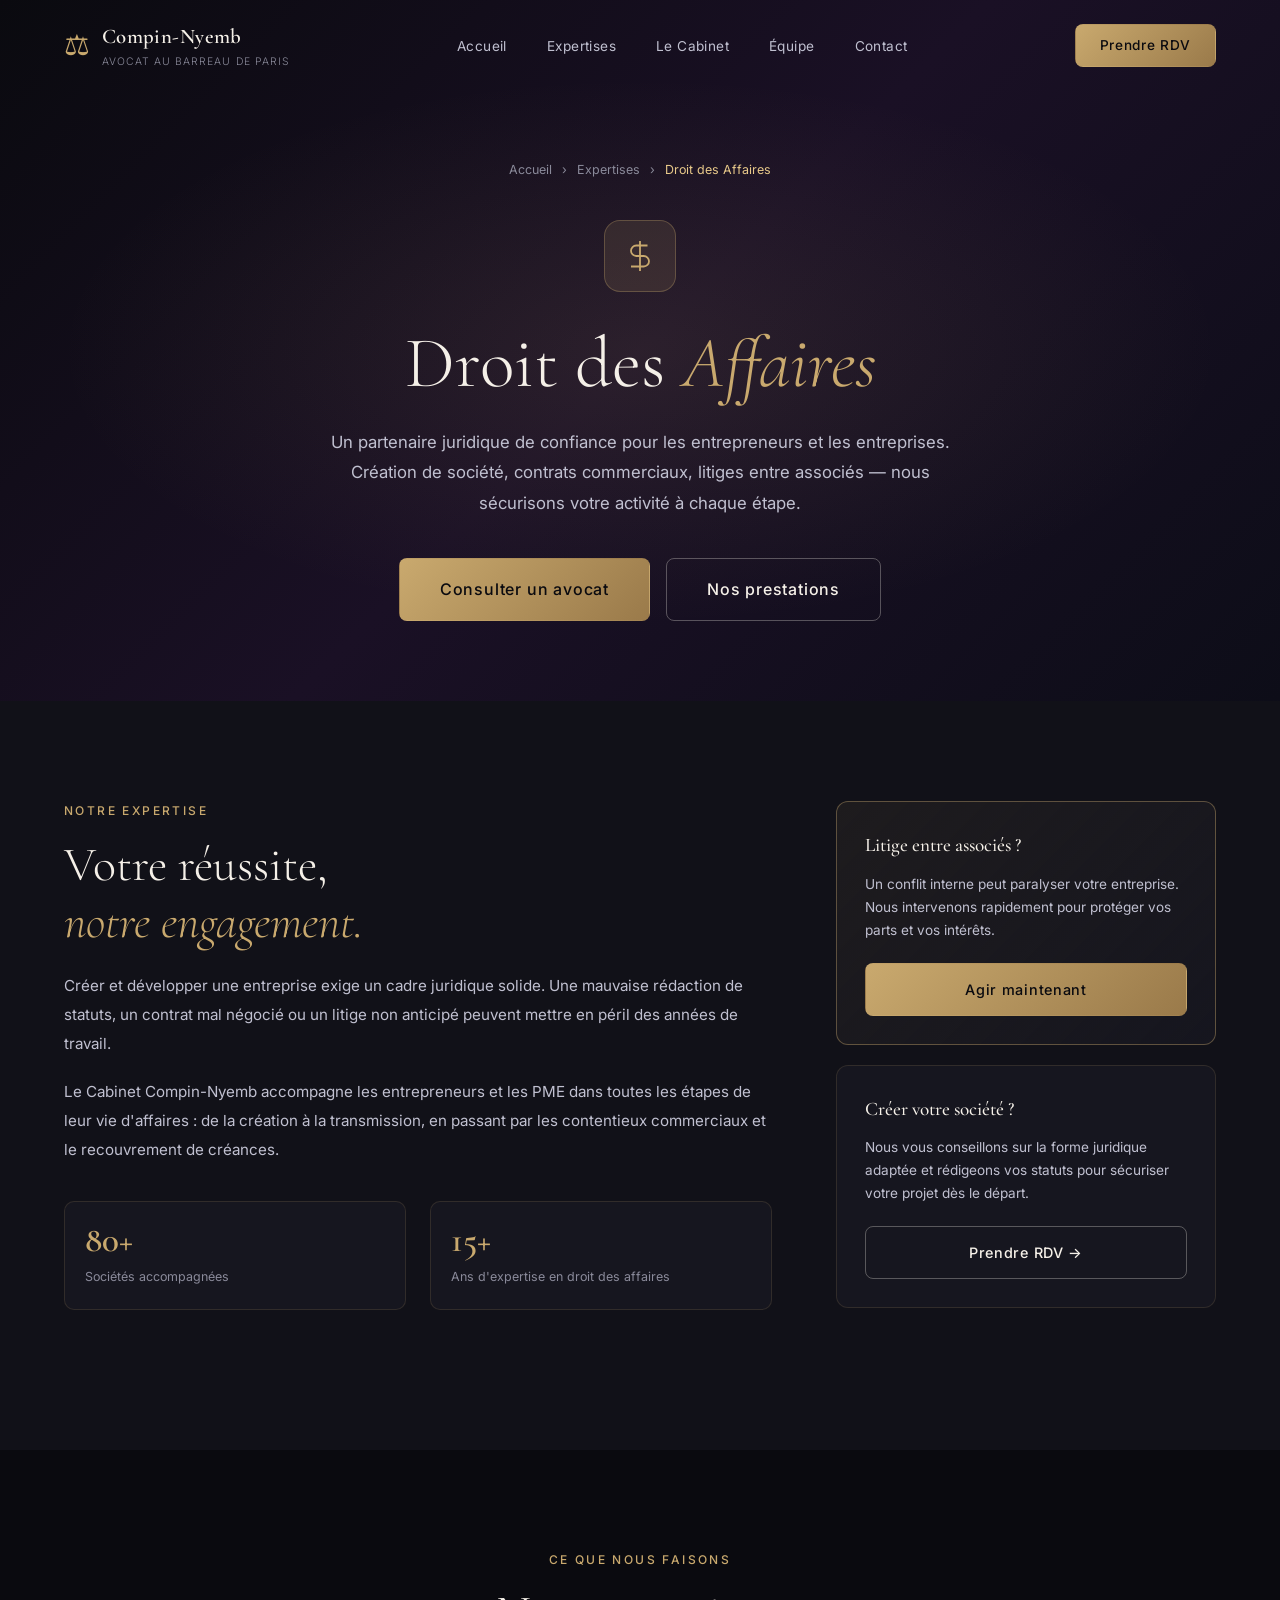
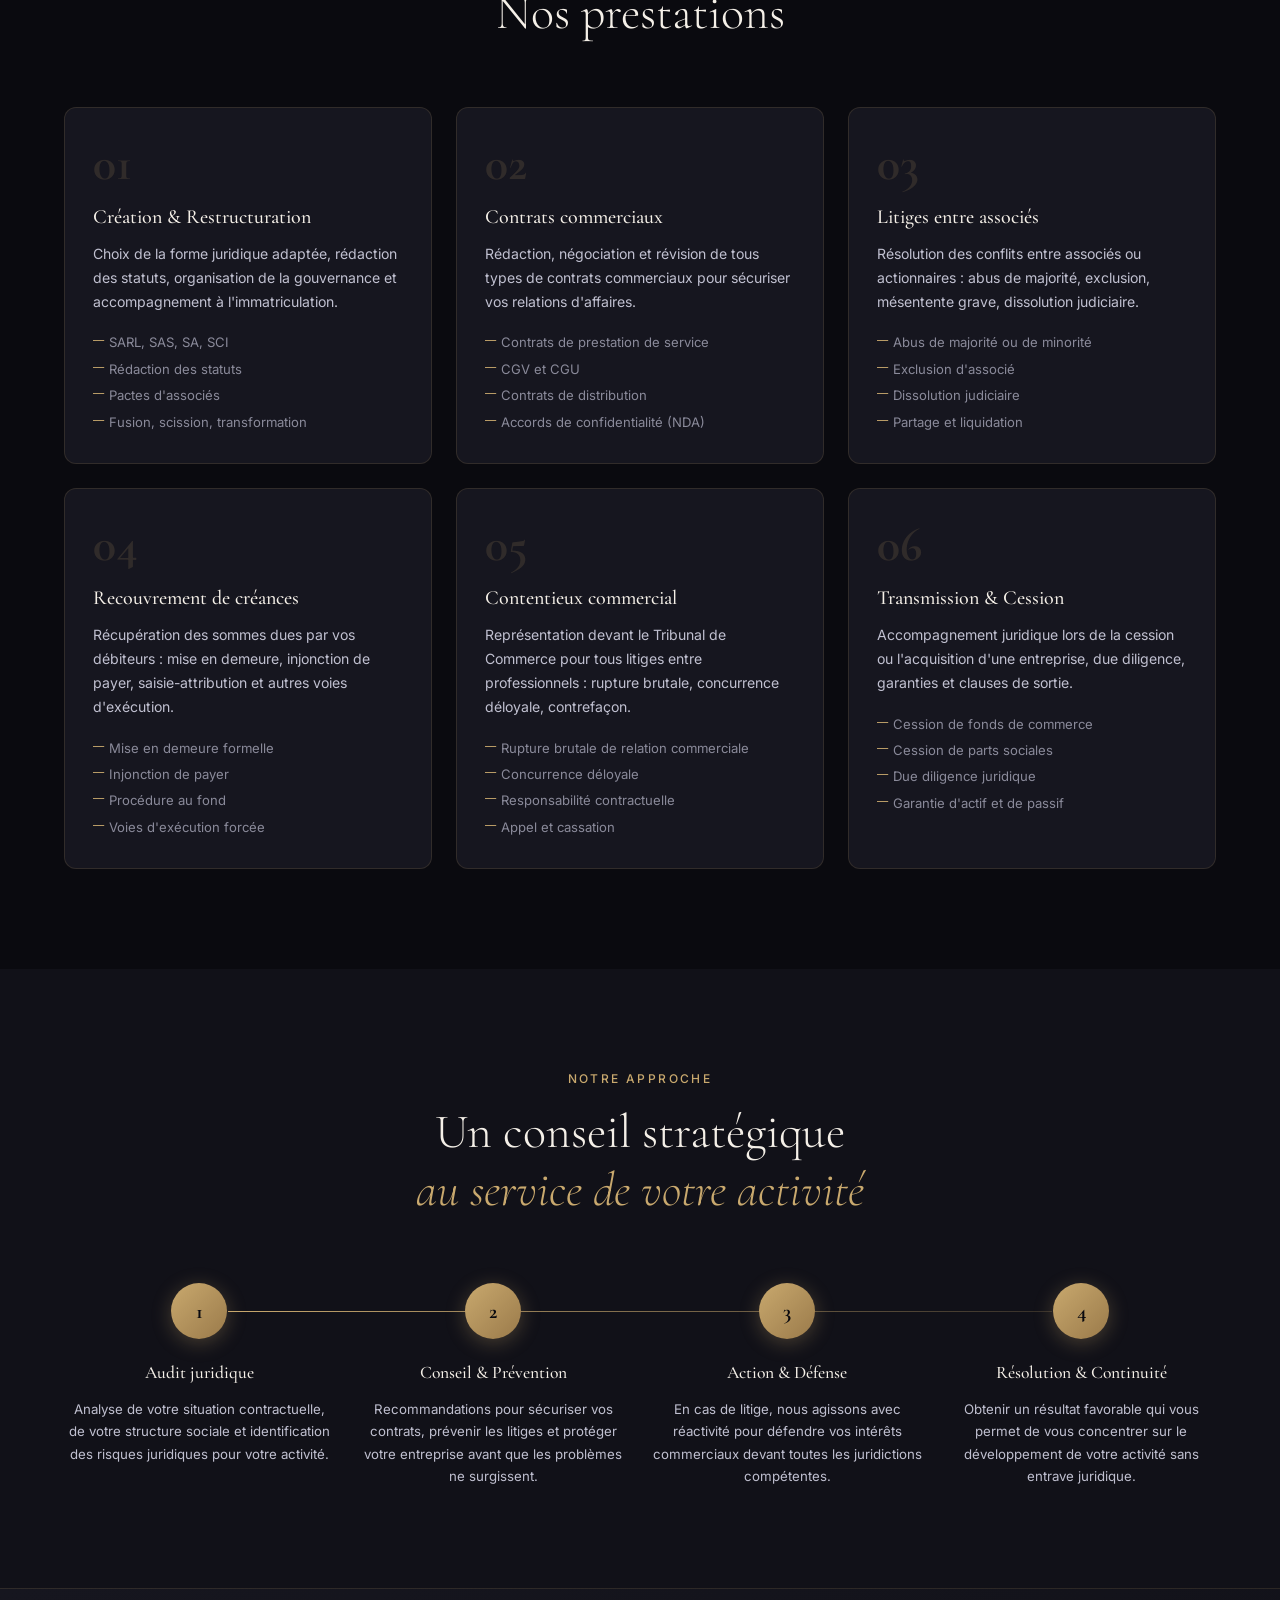
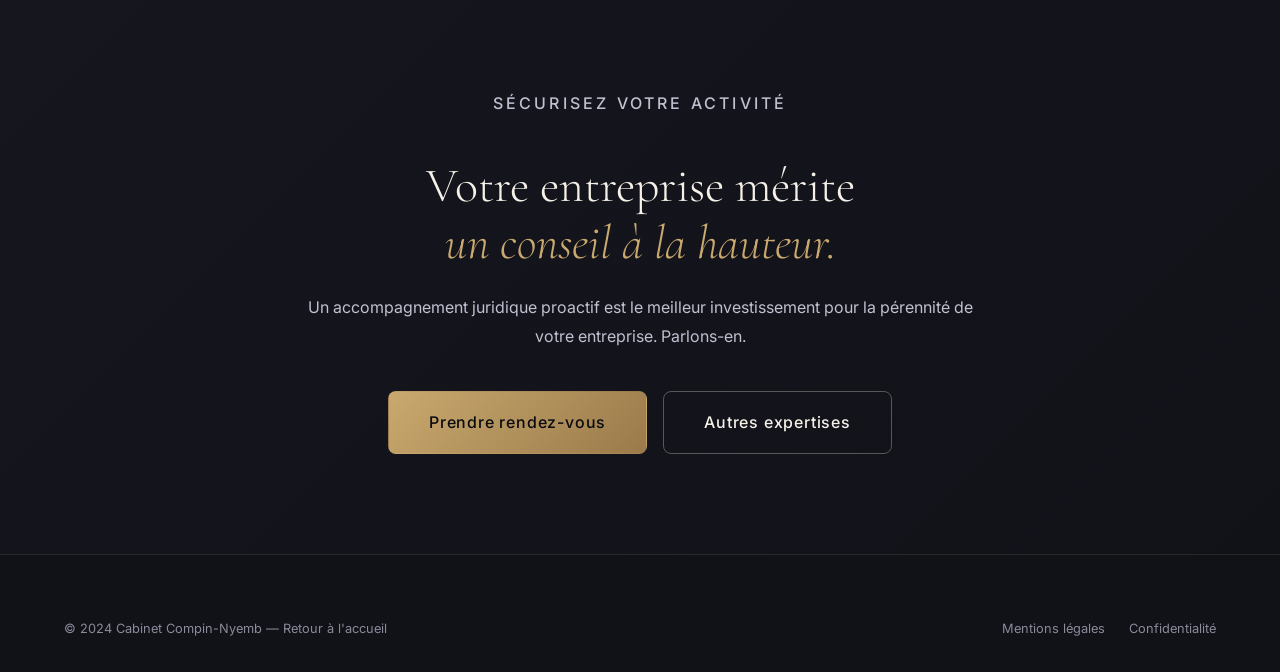
==== droit-affaires.html @ 0504c480 "Add files via upload" ====
<!DOCTYPE html>
<html lang="fr">
<head>
  <meta charset="UTF-8" />
  <meta name="viewport" content="width=device-width, initial-scale=1.0" />
  <title>Droit des Affaires — Cabinet Compin-Nyemb | Avocat Paris</title>
  <meta name="description" content="Avocat spécialisé en droit des affaires à Paris : création de société, contrats commerciaux, litiges entre associés, recouvrement. Cabinet Compin-Nyemb." />
  <link rel="preconnect" href="https://fonts.googleapis.com" />
  <link rel="preconnect" href="https://fonts.gstatic.com" crossorigin />
  <link href="https://fonts.googleapis.com/css2?family=Cormorant+Garamond:ital,wght@0,300;0,400;0,500;0,600;0,700;1,300;1,400;1,600&family=Inter:wght@300;400;500;600&display=swap" rel="stylesheet" />
  <link rel="stylesheet" href="../style.css" />
  <link rel="stylesheet" href="../service.css" />
</head>
<body>
  <header id="navbar">
    <nav class="nav-container">
      <a href="../index.html" class="logo">
        <span class="logo-icon">⚖</span>
        <div class="logo-text">
          <span class="logo-name">Compin-Nyemb</span>
          <span class="logo-subtitle">Avocat au Barreau de Paris</span>
        </div>
      </a>
      <ul class="nav-links" id="nav-links">
        <li><a href="../index.html" class="nav-link">Accueil</a></li>
        <li><a href="../index.html#expertises" class="nav-link">Expertises</a></li>
        <li><a href="../index.html#cabinet" class="nav-link">Le Cabinet</a></li>
        <li><a href="../index.html#equipe" class="nav-link">Équipe</a></li>
        <li><a href="../index.html#contact" class="nav-link">Contact</a></li>
      </ul>
      <a href="../index.html#contact" class="btn btn-primary nav-cta">Prendre RDV</a>
      <button class="burger" id="burger" aria-label="Menu"><span></span><span></span><span></span></button>
    </nav>
  </header>

  <section class="service-hero">
    <div class="service-hero-bg"></div>
    <div class="container service-hero-content">
      <div class="breadcrumb reveal">
        <a href="../index.html">Accueil</a><span>›</span>
        <a href="../index.html#expertises">Expertises</a><span>›</span>
        <span class="active">Droit des Affaires</span>
      </div>
      <div class="service-hero-icon reveal">
        <svg viewBox="0 0 24 24" fill="none" stroke="currentColor" stroke-width="1.2"><path d="M12 2v20M17 5H9.5a3.5 3.5 0 000 7h5a3.5 3.5 0 010 7H6"/></svg>
      </div>
      <h1 class="service-hero-title reveal">Droit des <em>Affaires</em></h1>
      <p class="service-hero-desc reveal">Un partenaire juridique de confiance pour les entrepreneurs et les entreprises. Création de société, contrats commerciaux, litiges entre associés — nous sécurisons votre activité à chaque étape.</p>
      <div class="service-hero-actions reveal">
        <a href="../index.html#contact" class="btn btn-primary btn-lg">Consulter un avocat</a>
        <a href="#prestations" class="btn btn-ghost btn-lg">Nos prestations</a>
      </div>
    </div>
  </section>

  <section class="section service-intro">
    <div class="container service-intro-grid">
      <div class="service-intro-text reveal">
        <p class="section-label">Notre expertise</p>
        <h2 class="section-title left">Votre réussite,<br /><em>notre engagement.</em></h2>
        <p class="about-text">Créer et développer une entreprise exige un cadre juridique solide. Une mauvaise rédaction de statuts, un contrat mal négocié ou un litige non anticipé peuvent mettre en péril des années de travail.</p>
        <p class="about-text">Le Cabinet Compin-Nyemb accompagne les entrepreneurs et les PME dans toutes les étapes de leur vie d'affaires : de la création à la transmission, en passant par les contentieux commerciaux et le recouvrement de créances.</p>
        <div class="service-highlights">
          <div class="highlight-item"><span class="highlight-num">80+</span><span class="highlight-label">Sociétés accompagnées</span></div>
          <div class="highlight-item"><span class="highlight-num">15+</span><span class="highlight-label">Ans d'expertise en droit des affaires</span></div>
        </div>
      </div>
      <div class="service-intro-aside reveal">
        <div class="aside-card urgent">
          <h3>Litige entre associés ?</h3>
          <p>Un conflit interne peut paralyser votre entreprise. Nous intervenons rapidement pour protéger vos parts et vos intérêts.</p>
          <a href="../index.html#contact" class="btn btn-primary">Agir maintenant</a>
        </div>
        <div class="aside-card">
          <h3>Créer votre société ?</h3>
          <p>Nous vous conseillons sur la forme juridique adaptée et rédigeons vos statuts pour sécuriser votre projet dès le départ.</p>
          <a href="../index.html#contact" class="btn btn-ghost">Prendre RDV →</a>
        </div>
      </div>
    </div>
  </section>

  <section id="prestations" class="section service-prestations">
    <div class="container">
      <div class="section-header reveal">
        <p class="section-label">Ce que nous faisons</p>
        <h2 class="section-title">Nos prestations</h2>
      </div>
      <div class="prestations-grid">
        <div class="prestation-card reveal">
          <div class="prestation-num">01</div>
          <h3>Création & Restructuration</h3>
          <p>Choix de la forme juridique adaptée, rédaction des statuts, organisation de la gouvernance et accompagnement à l'immatriculation.</p>
          <ul><li>SARL, SAS, SA, SCI</li><li>Rédaction des statuts</li><li>Pactes d'associés</li><li>Fusion, scission, transformation</li></ul>
        </div>
        <div class="prestation-card reveal" data-delay="100">
          <div class="prestation-num">02</div>
          <h3>Contrats commerciaux</h3>
          <p>Rédaction, négociation et révision de tous types de contrats commerciaux pour sécuriser vos relations d'affaires.</p>
          <ul><li>Contrats de prestation de service</li><li>CGV et CGU</li><li>Contrats de distribution</li><li>Accords de confidentialité (NDA)</li></ul>
        </div>
        <div class="prestation-card reveal" data-delay="200">
          <div class="prestation-num">03</div>
          <h3>Litiges entre associés</h3>
          <p>Résolution des conflits entre associés ou actionnaires : abus de majorité, exclusion, mésentente grave, dissolution judiciaire.</p>
          <ul><li>Abus de majorité ou de minorité</li><li>Exclusion d'associé</li><li>Dissolution judiciaire</li><li>Partage et liquidation</li></ul>
        </div>
        <div class="prestation-card reveal">
          <div class="prestation-num">04</div>
          <h3>Recouvrement de créances</h3>
          <p>Récupération des sommes dues par vos débiteurs : mise en demeure, injonction de payer, saisie-attribution et autres voies d'exécution.</p>
          <ul><li>Mise en demeure formelle</li><li>Injonction de payer</li><li>Procédure au fond</li><li>Voies d'exécution forcée</li></ul>
        </div>
        <div class="prestation-card reveal" data-delay="100">
          <div class="prestation-num">05</div>
          <h3>Contentieux commercial</h3>
          <p>Représentation devant le Tribunal de Commerce pour tous litiges entre professionnels : rupture brutale, concurrence déloyale, contrefaçon.</p>
          <ul><li>Rupture brutale de relation commerciale</li><li>Concurrence déloyale</li><li>Responsabilité contractuelle</li><li>Appel et cassation</li></ul>
        </div>
        <div class="prestation-card reveal" data-delay="200">
          <div class="prestation-num">06</div>
          <h3>Transmission & Cession</h3>
          <p>Accompagnement juridique lors de la cession ou l'acquisition d'une entreprise, due diligence, garanties et clauses de sortie.</p>
          <ul><li>Cession de fonds de commerce</li><li>Cession de parts sociales</li><li>Due diligence juridique</li><li>Garantie d'actif et de passif</li></ul>
        </div>
      </div>
    </div>
  </section>

  <section class="section service-process">
    <div class="container">
      <div class="section-header reveal">
        <p class="section-label">Notre approche</p>
        <h2 class="section-title">Un conseil stratégique<br /><em>au service de votre activité</em></h2>
      </div>
      <div class="process-steps">
        <div class="process-step reveal"><div class="step-number">1</div><div class="step-content"><h3>Audit juridique</h3><p>Analyse de votre situation contractuelle, de votre structure sociale et identification des risques juridiques pour votre activité.</p></div></div>
        <div class="process-step reveal" data-delay="100"><div class="step-number">2</div><div class="step-content"><h3>Conseil & Prévention</h3><p>Recommandations pour sécuriser vos contrats, prévenir les litiges et protéger votre entreprise avant que les problèmes ne surgissent.</p></div></div>
        <div class="process-step reveal" data-delay="200"><div class="step-number">3</div><div class="step-content"><h3>Action & Défense</h3><p>En cas de litige, nous agissons avec réactivité pour défendre vos intérêts commerciaux devant toutes les juridictions compétentes.</p></div></div>
        <div class="process-step reveal" data-delay="300"><div class="step-number">4</div><div class="step-content"><h3>Résolution & Continuité</h3><p>Obtenir un résultat favorable qui vous permet de vous concentrer sur le développement de votre activité sans entrave juridique.</p></div></div>
      </div>
    </div>
  </section>

  <section class="section service-cta">
    <div class="container">
      <div class="cta-block reveal">
        <p class="section-label">Sécurisez votre activité</p>
        <h2>Votre entreprise mérite<br /><em>un conseil à la hauteur.</em></h2>
        <p>Un accompagnement juridique proactif est le meilleur investissement pour la pérennité de votre entreprise. Parlons-en.</p>
        <div class="cta-actions">
          <a href="../index.html#contact" class="btn btn-primary btn-lg">Prendre rendez-vous</a>
          <a href="../index.html#expertises" class="btn btn-ghost btn-lg">Autres expertises</a>
        </div>
      </div>
    </div>
  </section>

  <footer class="footer">
    <div class="container">
      <div class="footer-bottom" style="border-top:none;padding-top:0;">
        <p>© 2024 Cabinet Compin-Nyemb — <a href="../index.html">Retour à l'accueil</a></p>
        <div class="footer-legal"><a href="#">Mentions légales</a><a href="#">Confidentialité</a></div>
      </div>
    </div>
  </footer>
  <a href="#" class="back-to-top" id="backToTop">↑</a>
  <script src="../main.js"></script>
</body>
</html>
---- style.css ----
/* ===== VARIABLES ===== */
:root {
  --bg: #0A0A0F;
  --bg2: #111118;
  --bg3: #16161f;
  --gold: #C9A96E;
  --gold-light: #E8C98A;
  --gold-dark: #9A7A4A;
  --white: #F5F0E8;
  --grey: #8A8A9A;
  --grey-light: #C0C0D0;
  --border: rgba(201,169,110,0.15);
  --font-title: 'Cormorant Garamond', Georgia, serif;
  --font-body: 'Inter', system-ui, sans-serif;
  --radius: 8px;
  --shadow: 0 20px 60px rgba(0,0,0,0.5);
  --transition: 0.4s cubic-bezier(0.25,0.46,0.45,0.94);
}

/* ===== RESET ===== */
*, *::before, *::after { box-sizing: border-box; margin: 0; padding: 0; }
html { scroll-behavior: smooth; font-size: 16px; }
body { background: var(--bg); color: var(--white); font-family: var(--font-body); line-height: 1.6; overflow-x: hidden; }
a { text-decoration: none; color: inherit; }
ul { list-style: none; }
img { max-width: 100%; display: block; }
button { cursor: pointer; border: none; background: none; font-family: inherit; }

/* ===== CONTAINER ===== */
.container { max-width: 1200px; margin: 0 auto; padding: 0 24px; }

/* ===== BUTTONS ===== */
.btn {
  display: inline-flex; align-items: center; gap: 8px;
  padding: 14px 32px; border-radius: var(--radius);
  font-family: var(--font-body); font-size: 0.9rem; font-weight: 500;
  letter-spacing: 0.05em; transition: var(--transition); cursor: pointer;
}
.btn-primary {
  background: linear-gradient(135deg, var(--gold), var(--gold-dark));
  color: #0A0A0F; border: 1px solid transparent;
}
.btn-primary:hover { background: linear-gradient(135deg, var(--gold-light), var(--gold)); transform: translateY(-2px); box-shadow: 0 10px 30px rgba(201,169,110,0.3); }
.btn-ghost { background: transparent; color: var(--white); border: 1px solid rgba(245,240,232,0.3); }
.btn-ghost:hover { border-color: var(--gold); color: var(--gold); transform: translateY(-2px); }
.btn-lg { padding: 18px 40px; font-size: 1rem; }
.btn-full { width: 100%; justify-content: center; padding: 18px; font-size: 1rem; }

/* ===== NAVIGATION ===== */
#navbar {
  position: fixed; top: 0; left: 0; right: 0; z-index: 1000;
  padding: 20px 0; transition: var(--transition);
}
#navbar.scrolled {
  background: rgba(10,10,15,0.92); backdrop-filter: blur(20px);
  border-bottom: 1px solid var(--border); padding: 12px 0;
}
.nav-container {
  max-width: 1200px; margin: 0 auto; padding: 0 24px;
  display: flex; align-items: center; justify-content: space-between; gap: 32px;
}
.logo { display: flex; align-items: center; gap: 12px; }
.logo-icon { font-size: 1.8rem; color: var(--gold); line-height: 1; }
.logo-name { display: block; font-family: var(--font-title); font-size: 1.3rem; font-weight: 600; color: var(--white); letter-spacing: 0.02em; }
.logo-subtitle { display: block; font-size: 0.65rem; font-weight: 300; color: var(--grey); letter-spacing: 0.1em; text-transform: uppercase; margin-top: 1px; }
.nav-links { display: flex; align-items: center; gap: 8px; }
.nav-link { padding: 8px 16px; font-size: 0.85rem; font-weight: 400; color: var(--grey-light); letter-spacing: 0.03em; border-radius: 6px; transition: var(--transition); }
.nav-link:hover, .nav-link.active { color: var(--gold); }
.nav-cta { padding: 10px 24px; font-size: 0.85rem; }
.burger { display: none; flex-direction: column; gap: 5px; padding: 4px; }
.burger span { display: block; width: 22px; height: 1.5px; background: var(--white); transition: var(--transition); border-radius: 2px; }

/* ===== HERO ===== */
.hero {
  min-height: 100vh; display: flex; align-items: center; justify-content: center;
  position: relative; text-align: center; overflow: hidden;
}
.hero-bg {
  position: absolute; inset: 0; z-index: 0;
  background: linear-gradient(135deg, #0A0A0F 0%, #1a1025 40%, #0d0d18 70%, #0A0A0F 100%);
}
.hero-bg::before {
  content: ''; position: absolute; inset: 0;
  background: radial-gradient(ellipse 80% 60% at 50% 40%, rgba(201,169,110,0.08) 0%, transparent 60%);
}
.hero-bg::after {
  content: ''; position: absolute; bottom: 0; left: 0; right: 0; height: 300px;
  background: linear-gradient(transparent, var(--bg));
}
.hero-overlay { position: absolute; inset: 0; background: url("data:image/svg+xml,%3Csvg width='60' height='60' viewBox='0 0 60 60' xmlns='http://www.w3.org/2000/svg'%3E%3Cg fill='none' fill-rule='evenodd'%3E%3Cg fill='%23C9A96E' fill-opacity='0.03'%3E%3Cpath d='M36 34v-4h-2v4h-4v2h4v4h2v-4h4v-2h-4zm0-30V0h-2v4h-4v2h4v4h2V6h4V4h-4zM6 34v-4H4v4H0v2h4v4h2v-4h4v-2H6zM6 4V0H4v4H0v2h4v4h2V6h4V4H6z'/%3E%3C/g%3E%3C/g%3E%3C/svg%3E"); }
.hero-content { position: relative; z-index: 1; max-width: 800px; padding: 120px 24px 80px; }
.hero-eyebrow { font-size: 0.8rem; font-weight: 400; letter-spacing: 0.2em; text-transform: uppercase; color: var(--gold); margin-bottom: 24px; }
.hero-title { font-family: var(--font-title); font-size: clamp(3rem, 7vw, 5.5rem); font-weight: 300; line-height: 1.1; color: var(--white); margin-bottom: 28px; }
.hero-title em { font-style: italic; color: var(--gold); }
.hero-desc { font-size: 1.05rem; font-weight: 300; color: var(--grey-light); line-height: 1.8; margin-bottom: 48px; }
.hero-actions { display: flex; gap: 16px; justify-content: center; flex-wrap: wrap; margin-bottom: 64px; }
.hero-stats { display: flex; align-items: center; justify-content: center; gap: 0; }
.stat { text-align: center; padding: 0 32px; }
.stat-num { display: block; font-family: var(--font-title); font-size: 2.5rem; font-weight: 600; color: var(--gold); line-height: 1; }
.stat-label { display: block; font-size: 0.75rem; font-weight: 400; color: var(--grey); letter-spacing: 0.08em; text-transform: uppercase; margin-top: 6px; }
.stat-divider { width: 1px; height: 50px; background: var(--border); }
.hero-scroll-hint { position: absolute; bottom: 40px; left: 50%; transform: translateX(-50%); z-index: 1; display: flex; flex-direction: column; align-items: center; gap: 8px; }
.hero-scroll-hint span { font-size: 0.7rem; letter-spacing: 0.15em; text-transform: uppercase; color: var(--grey); }
.scroll-line { width: 1px; height: 50px; background: linear-gradient(var(--gold), transparent); animation: scrollPulse 2s ease-in-out infinite; }
@keyframes scrollPulse { 0%,100% { opacity: 0.3; transform: scaleY(1); } 50% { opacity: 1; transform: scaleY(1.2); } }

/* ===== SECTIONS ===== */
.section { padding: 100px 0; }
.section-header { text-align: center; margin-bottom: 64px; }
.section-label { font-size: 0.75rem; font-weight: 500; letter-spacing: 0.2em; text-transform: uppercase; color: var(--gold); margin-bottom: 16px; }
.section-title { font-family: var(--font-title); font-size: clamp(2rem, 4vw, 3rem); font-weight: 300; color: var(--white); line-height: 1.2; margin-bottom: 20px; }
.section-title em { font-style: italic; color: var(--gold); }
.section-title.left { text-align: left; }
.section-desc { font-size: 1rem; color: var(--grey-light); max-width: 560px; margin: 0 auto; line-height: 1.8; }

/* ===== EXPERTISES ===== */
.expertises { background: var(--bg); }
.expertise-grid { display: grid; grid-template-columns: repeat(auto-fit, minmax(300px, 1fr)); gap: 24px; }
.expertise-card {
  background: var(--bg3); border: 1px solid var(--border); border-radius: 12px;
  padding: 36px 32px; transition: var(--transition); position: relative; overflow: hidden;
}
.expertise-card::before {
  content: ''; position: absolute; top: 0; left: 0; right: 0; height: 2px;
  background: linear-gradient(90deg, transparent, var(--gold), transparent);
  transform: scaleX(0); transition: var(--transition);
}
.expertise-card:hover { border-color: rgba(201,169,110,0.4); transform: translateY(-6px); box-shadow: 0 20px 50px rgba(0,0,0,0.4); }
.expertise-card:hover::before { transform: scaleX(1); }
.card-icon { width: 52px; height: 52px; background: rgba(201,169,110,0.1); border-radius: 10px; display: flex; align-items: center; justify-content: center; margin-bottom: 24px; }
.card-icon svg { width: 26px; height: 26px; color: var(--gold); }
.expertise-card h3 { font-family: var(--font-title); font-size: 1.4rem; font-weight: 500; color: var(--white); margin-bottom: 14px; }
.expertise-card p { font-size: 0.9rem; color: var(--grey-light); line-height: 1.7; margin-bottom: 20px; }
.card-list { margin-bottom: 24px; }
.card-list li { font-size: 0.82rem; color: var(--grey); padding: 6px 0; border-bottom: 1px solid rgba(255,255,255,0.04); display: flex; align-items: center; gap: 8px; }
.card-list li::before { content: '—'; color: var(--gold); font-size: 0.7rem; }
.card-link { font-size: 0.82rem; font-weight: 500; color: var(--gold); letter-spacing: 0.05em; transition: var(--transition); }
.card-link:hover { color: var(--gold-light); gap: 12px; }

/* ===== ABOUT ===== */
.about { background: var(--bg2); }
.about-grid { display: grid; grid-template-columns: 1fr 1fr; gap: 80px; align-items: center; }
.about-image-wrap { position: relative; }
.about-image-block { position: relative; }
.about-img-placeholder {
  width: 100%; aspect-ratio: 4/5; background: linear-gradient(135deg, var(--bg3), #1e1e2e);
  border-radius: 12px; border: 1px solid var(--border); display: flex; align-items: center; justify-content: center;
}
.about-img-placeholder svg { width: 80px; height: 80px; color: var(--gold); opacity: 0.3; }
.about-badge {
  position: absolute; bottom: -24px; right: -24px;
  background: linear-gradient(135deg, var(--gold), var(--gold-dark));
  color: #0A0A0F; border-radius: 10px; padding: 20px 24px; text-align: center;
  box-shadow: 0 10px 30px rgba(201,169,110,0.3);
}
.badge-num { display: block; font-family: var(--font-title); font-size: 2.2rem; font-weight: 700; line-height: 1; }
.badge-text { display: block; font-size: 0.75rem; font-weight: 500; margin-top: 4px; line-height: 1.3; }
.about-text { font-size: 0.95rem; color: var(--grey-light); line-height: 1.9; margin-bottom: 20px; }
.about-values { margin: 32px 0 40px; display: flex; flex-direction: column; gap: 20px; }
.value-item { display: flex; align-items: flex-start; gap: 16px; }
.value-icon { color: var(--gold); font-size: 0.6rem; margin-top: 6px; flex-shrink: 0; }
.value-item strong { display: block; font-size: 0.95rem; font-weight: 600; color: var(--white); margin-bottom: 4px; }
.value-item p { font-size: 0.85rem; color: var(--grey); margin: 0; }

/* ===== NUMBERS ===== */
.numbers {
  background: linear-gradient(135deg, var(--bg3), var(--bg2));
  border-top: 1px solid var(--border); border-bottom: 1px solid var(--border);
}
.numbers-grid { display: grid; grid-template-columns: repeat(4, 1fr); gap: 0; }
.number-item { text-align: center; padding: 40px 20px; border-right: 1px solid var(--border); }
.number-item:last-child { border-right: none; }
.number-val { font-family: var(--font-title); font-size: 3.5rem; font-weight: 600; color: var(--gold); line-height: 1; }
.number-suffix { font-family: var(--font-title); font-size: 2rem; color: var(--gold); }
.number-item p { font-size: 0.8rem; font-weight: 400; color: var(--grey); letter-spacing: 0.08em; text-transform: uppercase; margin-top: 12px; }

/* ===== TEAM ===== */
.team { background: var(--bg); }
.team-grid { display: grid; grid-template-columns: repeat(auto-fit, minmax(320px, 1fr)); gap: 32px; max-width: 600px; margin: 0 auto; }
.team-card {
  background: var(--bg3); border: 1px solid var(--border); border-radius: 12px;
  overflow: hidden; transition: var(--transition);
}
.team-card:hover { border-color: rgba(201,169,110,0.4); transform: translateY(-4px); box-shadow: var(--shadow); }
.team-photo { height: 280px; background: linear-gradient(135deg, #1a1025, var(--bg3)); display: flex; align-items: center; justify-content: center; }
.team-photo-placeholder svg { width: 80px; height: 80px; color: var(--gold); opacity: 0.4; }
.team-info { padding: 28px; }
.team-info h3 { font-family: var(--font-title); font-size: 1.4rem; font-weight: 500; color: var(--white); margin-bottom: 6px; }
.team-role { font-size: 0.8rem; font-weight: 500; color: var(--gold); letter-spacing: 0.1em; text-transform: uppercase; margin-bottom: 14px; }
.team-desc { font-size: 0.88rem; color: var(--grey-light); line-height: 1.7; margin-bottom: 20px; }
.team-specialties { display: flex; flex-wrap: wrap; gap: 8px; }
.team-specialties span { font-size: 0.72rem; padding: 4px 12px; border: 1px solid var(--border); border-radius: 20px; color: var(--grey); }

/* ===== TESTIMONIALS ===== */
.testimonials { background: var(--bg2); }
.testimonial-carousel { position: relative; overflow: hidden; }
.testimonial-track { display: flex; transition: transform 0.6s cubic-bezier(0.25,0.46,0.45,0.94); }
.testimonial-slide { min-width: 100%; padding: 0 20px; }
.testimonial-card {
  max-width: 700px; margin: 0 auto; background: var(--bg3);
  border: 1px solid var(--border); border-radius: 16px; padding: 48px;
}
.quote-icon { font-family: var(--font-title); font-size: 6rem; color: var(--gold); opacity: 0.3; line-height: 0.5; margin-bottom: 24px; }
.testimonial-text { font-size: 1.05rem; font-style: italic; color: var(--grey-light); line-height: 1.9; margin-bottom: 32px; font-family: var(--font-title); }
.testimonial-author { display: flex; align-items: center; gap: 16px; }
.author-avatar {
  width: 44px; height: 44px; border-radius: 50%; background: linear-gradient(135deg, var(--gold), var(--gold-dark));
  display: flex; align-items: center; justify-content: center; font-weight: 600; color: #0A0A0F; font-size: 1rem; flex-shrink: 0;
}
.testimonial-author strong { display: block; font-size: 0.9rem; color: var(--white); }
.testimonial-author span { font-size: 0.78rem; color: var(--gold); }
.carousel-controls { display: flex; align-items: center; justify-content: center; gap: 20px; margin-top: 40px; }
.carousel-btn {
  width: 44px; height: 44px; border-radius: 50%; border: 1px solid var(--border);
  color: var(--gold); font-size: 1rem; display: flex; align-items: center; justify-content: center;
  transition: var(--transition); background: transparent; cursor: pointer;
}
.carousel-btn:hover { background: var(--gold); color: #0A0A0F; border-color: var(--gold); }
.carousel-dots { display: flex; gap: 8px; }
.dot { width: 6px; height: 6px; border-radius: 50%; background: var(--border); cursor: pointer; transition: var(--transition); }
.dot.active { background: var(--gold); width: 24px; border-radius: 3px; }

/* ===== CONTACT ===== */
.contact { background: var(--bg); }
.contact-grid { display: grid; grid-template-columns: 1fr 1.5fr; gap: 64px; align-items: start; }
.contact-item { display: flex; align-items: flex-start; gap: 16px; padding: 20px 0; border-bottom: 1px solid var(--border); }
.contact-item:last-child { border-bottom: none; }
.contact-icon { width: 40px; height: 40px; background: rgba(201,169,110,0.1); border-radius: 8px; display: flex; align-items: center; justify-content: center; flex-shrink: 0; }
.contact-icon svg { width: 18px; height: 18px; color: var(--gold); }
.contact-item strong { display: block; font-size: 0.8rem; font-weight: 600; color: var(--grey); letter-spacing: 0.08em; text-transform: uppercase; margin-bottom: 4px; }
.contact-item a, .contact-item span { font-size: 0.95rem; color: var(--white); transition: var(--transition); }
.contact-item a:hover { color: var(--gold); }

/* ===== FORM ===== */
.contact-form { display: flex; flex-direction: column; gap: 20px; }
.form-row { display: grid; grid-template-columns: 1fr 1fr; gap: 20px; }
.form-group { display: flex; flex-direction: column; gap: 8px; }
.form-group label { font-size: 0.8rem; font-weight: 500; color: var(--grey-light); letter-spacing: 0.05em; }
.form-group input, .form-group select, .form-group textarea {
  background: var(--bg3); border: 1px solid var(--border); border-radius: var(--radius);
  color: var(--white); font-family: var(--font-body); font-size: 0.9rem; padding: 14px 18px;
  transition: var(--transition); outline: none; width: 100%;
}
.form-group select { appearance: none; }
.form-group textarea { resize: vertical; min-height: 140px; }
.form-group input:focus, .form-group select:focus, .form-group textarea:focus {
  border-color: var(--gold); background: rgba(201,169,110,0.05);
  box-shadow: 0 0 0 3px rgba(201,169,110,0.1);
}
.form-group input::placeholder, .form-group textarea::placeholder { color: var(--grey); }
.form-notice { font-size: 0.75rem; color: var(--grey); line-height: 1.6; }
.form-success {
  display: none; align-items: center; gap: 12px; padding: 16px 20px;
  background: rgba(201,169,110,0.1); border: 1px solid var(--gold);
  border-radius: var(--radius); color: var(--gold); font-size: 0.9rem;
}
.form-success.visible { display: flex; }
.form-success svg { width: 20px; height: 20px; flex-shrink: 0; }

/* ===== FOOTER ===== */
.footer { background: var(--bg2); border-top: 1px solid var(--border); padding: 64px 0 32px; }
.footer-grid { display: grid; grid-template-columns: 1.5fr 1fr 1fr 1fr; gap: 48px; margin-bottom: 48px; }
.footer-tagline { font-size: 0.85rem; color: var(--grey); margin-top: 16px; font-style: italic; }
.footer-links h4, .footer-contact h4 { font-size: 0.75rem; font-weight: 600; color: var(--grey); letter-spacing: 0.12em; text-transform: uppercase; margin-bottom: 20px; }
.footer-links ul { display: flex; flex-direction: column; gap: 12px; }
.footer-links a { font-size: 0.88rem; color: var(--grey-light); transition: var(--transition); }
.footer-links a:hover { color: var(--gold); }
.footer-contact p { font-size: 0.88rem; color: var(--grey-light); margin-bottom: 10px; }
.footer-contact a { transition: var(--transition); }
.footer-contact a:hover { color: var(--gold); }
.footer-bottom { display: flex; align-items: center; justify-content: space-between; padding-top: 32px; border-top: 1px solid var(--border); }
.footer-bottom p { font-size: 0.8rem; color: var(--grey); }
.footer-legal { display: flex; gap: 24px; }
.footer-legal a { font-size: 0.8rem; color: var(--grey); transition: var(--transition); }
.footer-legal a:hover { color: var(--gold); }

/* ===== BACK TO TOP ===== */
.back-to-top {
  position: fixed; bottom: 32px; right: 32px; width: 44px; height: 44px;
  background: var(--gold); color: #0A0A0F; border-radius: 50%;
  display: flex; align-items: center; justify-content: center; font-size: 1.1rem;
  opacity: 0; pointer-events: none; transition: var(--transition); z-index: 999;
  box-shadow: 0 4px 20px rgba(201,169,110,0.4);
}
.back-to-top.visible { opacity: 1; pointer-events: all; }
.back-to-top:hover { transform: translateY(-3px); background: var(--gold-light); }

/* ===== REVEAL ANIMATIONS ===== */
.reveal { opacity: 0; transform: translateY(30px); transition: opacity 0.7s ease, transform 0.7s ease; }
.reveal.visible { opacity: 1; transform: translateY(0); }
.hide-sm { display: inline; }

/* ===== RESPONSIVE ===== */
@media (max-width: 1024px) {
  .about-grid { grid-template-columns: 1fr; gap: 48px; }
  .about-badge { bottom: 16px; right: 16px; }
  .contact-grid { grid-template-columns: 1fr; gap: 48px; }
  .footer-grid { grid-template-columns: 1fr 1fr; gap: 32px; }
}
@media (max-width: 768px) {
  .section { padding: 72px 0; }
  .nav-links, .nav-cta { display: none; }
  .burger { display: flex; }
  .nav-links.open {
    display: flex; flex-direction: column; position: fixed;
    top: 70px; left: 0; right: 0; background: rgba(10,10,15,0.97);
    backdrop-filter: blur(20px); padding: 24px; gap: 8px;
    border-bottom: 1px solid var(--border); z-index: 999;
  }
  .nav-links.open + .nav-cta { display: block; }
  .hero-title { font-size: 2.8rem; }
  .hero-stats { flex-direction: column; gap: 24px; }
  .stat-divider { width: 60px; height: 1px; }
  .expertise-grid { grid-template-columns: 1fr; }
  .numbers-grid { grid-template-columns: repeat(2, 1fr); }
  .number-item { border-right: none; border-bottom: 1px solid var(--border); }
  .number-item:nth-child(odd) { border-right: 1px solid var(--border); }
  .form-row { grid-template-columns: 1fr; }
  .footer-grid { grid-template-columns: 1fr; gap: 32px; }
  .footer-bottom { flex-direction: column; gap: 16px; text-align: center; }
  .hide-sm { display: none; }
}
@media (max-width: 480px) {
  .hero-actions { flex-direction: column; align-items: center; }
  .testimonial-card { padding: 28px 20px; }
}
---- service.css ----
/* ===== SERVICE PAGES CSS ===== */

/* --- Hero Service --- */
.service-hero {
  min-height: 70vh;
  display: flex;
  align-items: center;
  position: relative;
  overflow: hidden;
  padding-top: 80px;
}
.service-hero-bg {
  position: absolute;
  inset: 0;
  background: linear-gradient(135deg, #0A0A0F 0%, #1a1025 50%, #0d0d18 100%);
  z-index: 0;
}
.service-hero-bg::before {
  content: '';
  position: absolute;
  inset: 0;
  background: radial-gradient(ellipse 70% 60% at 50% 50%, rgba(201,169,110,0.1) 0%, transparent 65%);
}
.service-hero-content {
  position: relative;
  z-index: 1;
  padding: 80px 24px 80px;
  text-align: center;
  max-width: 800px;
  margin: 0 auto;
}
.breadcrumb {
  display: flex;
  align-items: center;
  justify-content: center;
  gap: 10px;
  margin-bottom: 40px;
  font-size: 0.78rem;
  color: var(--grey);
  flex-wrap: wrap;
}
.breadcrumb a { color: var(--grey); transition: var(--transition); }
.breadcrumb a:hover { color: var(--gold); }
.breadcrumb span { color: var(--grey); }
.breadcrumb .active { color: var(--gold-light); }
.service-hero-icon {
  width: 72px;
  height: 72px;
  background: rgba(201,169,110,0.12);
  border: 1px solid rgba(201,169,110,0.3);
  border-radius: 16px;
  display: flex;
  align-items: center;
  justify-content: center;
  margin: 0 auto 32px;
}
.service-hero-icon svg { width: 36px; height: 36px; color: var(--gold); }
.service-hero-title {
  font-family: var(--font-title);
  font-size: clamp(2.5rem, 6vw, 4.5rem);
  font-weight: 300;
  color: var(--white);
  line-height: 1.1;
  margin-bottom: 24px;
}
.service-hero-title em { font-style: italic; color: var(--gold); }
.service-hero-desc {
  font-size: 1.05rem;
  color: var(--grey-light);
  line-height: 1.8;
  max-width: 640px;
  margin: 0 auto 40px;
}
.service-hero-actions {
  display: flex;
  gap: 16px;
  justify-content: center;
  flex-wrap: wrap;
}

/* --- Intro Section --- */
.service-intro { background: var(--bg2); }
.service-intro-grid {
  display: grid;
  grid-template-columns: 1fr 380px;
  gap: 64px;
  align-items: start;
}
.service-highlights {
  display: grid;
  grid-template-columns: 1fr 1fr;
  gap: 24px;
  margin: 36px 0 40px;
}
.highlight-item {
  background: var(--bg3);
  border: 1px solid var(--border);
  border-radius: 10px;
  padding: 20px;
}
.highlight-num {
  display: block;
  font-family: var(--font-title);
  font-size: 2.2rem;
  font-weight: 600;
  color: var(--gold);
  line-height: 1;
  margin-bottom: 6px;
}
.highlight-label {
  font-size: 0.78rem;
  color: var(--grey);
  line-height: 1.4;
}
.service-intro-aside {
  display: flex;
  flex-direction: column;
  gap: 20px;
  position: sticky;
  top: 100px;
}
.aside-card {
  background: var(--bg3);
  border: 1px solid var(--border);
  border-radius: 12px;
  padding: 28px;
}
.aside-card.urgent {
  border-color: rgba(201,169,110,0.4);
  background: linear-gradient(135deg, rgba(201,169,110,0.07), var(--bg3));
}
.aside-card h3 {
  font-family: var(--font-title);
  font-size: 1.2rem;
  font-weight: 500;
  color: var(--white);
  margin-bottom: 12px;
}
.aside-card p {
  font-size: 0.85rem;
  color: var(--grey-light);
  line-height: 1.7;
  margin-bottom: 20px;
}
.aside-card .btn { width: 100%; justify-content: center; }

/* --- Prestations --- */
.service-prestations { background: var(--bg); }
.prestations-grid {
  display: grid;
  grid-template-columns: repeat(3, 1fr);
  gap: 24px;
}
.prestation-card {
  background: var(--bg3);
  border: 1px solid var(--border);
  border-radius: 12px;
  padding: 32px 28px;
  transition: var(--transition);
  position: relative;
}
.prestation-card:hover {
  border-color: rgba(201,169,110,0.35);
  transform: translateY(-4px);
  box-shadow: 0 16px 40px rgba(0,0,0,0.4);
}
.prestation-num {
  font-family: var(--font-title);
  font-size: 3rem;
  font-weight: 700;
  color: rgba(201,169,110,0.15);
  line-height: 1;
  margin-bottom: 16px;
}
.prestation-card h3 {
  font-family: var(--font-title);
  font-size: 1.25rem;
  font-weight: 500;
  color: var(--white);
  margin-bottom: 12px;
  line-height: 1.3;
}
.prestation-card > p {
  font-size: 0.88rem;
  color: var(--grey-light);
  line-height: 1.7;
  margin-bottom: 20px;
}
.prestation-card ul {
  display: flex;
  flex-direction: column;
  gap: 8px;
}
.prestation-card ul li {
  font-size: 0.82rem;
  color: var(--grey);
  padding-left: 16px;
  position: relative;
  line-height: 1.4;
}
.prestation-card ul li::before {
  content: '—';
  position: absolute;
  left: 0;
  color: var(--gold);
  font-size: 0.7rem;
}

/* --- Process --- */
.service-process { background: var(--bg2); }
.process-steps {
  display: grid;
  grid-template-columns: repeat(4, 1fr);
  gap: 24px;
  position: relative;
}
.process-steps::before {
  content: '';
  position: absolute;
  top: 28px;
  left: calc(12.5% + 20px);
  right: calc(12.5% + 20px);
  height: 1px;
  background: linear-gradient(90deg, var(--gold), rgba(201,169,110,0.2));
}
.process-step { text-align: center; position: relative; }
.step-number {
  width: 56px;
  height: 56px;
  background: linear-gradient(135deg, var(--gold), var(--gold-dark));
  color: #0A0A0F;
  border-radius: 50%;
  display: flex;
  align-items: center;
  justify-content: center;
  font-family: var(--font-title);
  font-size: 1.3rem;
  font-weight: 700;
  margin: 0 auto 20px;
  position: relative;
  z-index: 1;
  box-shadow: 0 4px 20px rgba(201,169,110,0.3);
}
.step-content h3 {
  font-family: var(--font-title);
  font-size: 1.1rem;
  font-weight: 500;
  color: var(--white);
  margin-bottom: 10px;
}
.step-content p {
  font-size: 0.83rem;
  color: var(--grey-light);
  line-height: 1.7;
}

/* --- CTA Section --- */
.service-cta {
  background: linear-gradient(135deg, var(--bg3), var(--bg2));
  border-top: 1px solid var(--border);
}
.cta-block {
  text-align: center;
  max-width: 700px;
  margin: 0 auto;
}
.cta-block h2 {
  font-family: var(--font-title);
  font-size: clamp(2rem, 4vw, 3rem);
  font-weight: 300;
  color: var(--white);
  line-height: 1.2;
  margin-bottom: 20px;
}
.cta-block h2 em { font-style: italic; color: var(--gold); }
.cta-block p {
  font-size: 1rem;
  color: var(--grey-light);
  line-height: 1.8;
  margin-bottom: 40px;
}
.cta-actions {
  display: flex;
  gap: 16px;
  justify-content: center;
  flex-wrap: wrap;
}

/* ===== RESPONSIVE ===== */
@media (max-width: 1024px) {
  .service-intro-grid { grid-template-columns: 1fr; gap: 40px; }
  .service-intro-aside { position: static; flex-direction: row; }
  .aside-card { flex: 1; }
  .prestations-grid { grid-template-columns: repeat(2, 1fr); }
  .process-steps { grid-template-columns: repeat(2, 1fr); }
  .process-steps::before { display: none; }
}
@media (max-width: 768px) {
  .service-hero { min-height: auto; }
  .service-hero-content { padding: 60px 24px; }
  .service-intro-aside { flex-direction: column; }
  .prestations-grid { grid-template-columns: 1fr; }
  .process-steps { grid-template-columns: 1fr; }
  .service-highlights { grid-template-columns: 1fr 1fr; }
}
@media (max-width: 480px) {
  .service-highlights { grid-template-columns: 1fr; }
  .service-hero-actions { flex-direction: column; align-items: center; }
  .cta-actions { flex-direction: column; align-items: center; }
}
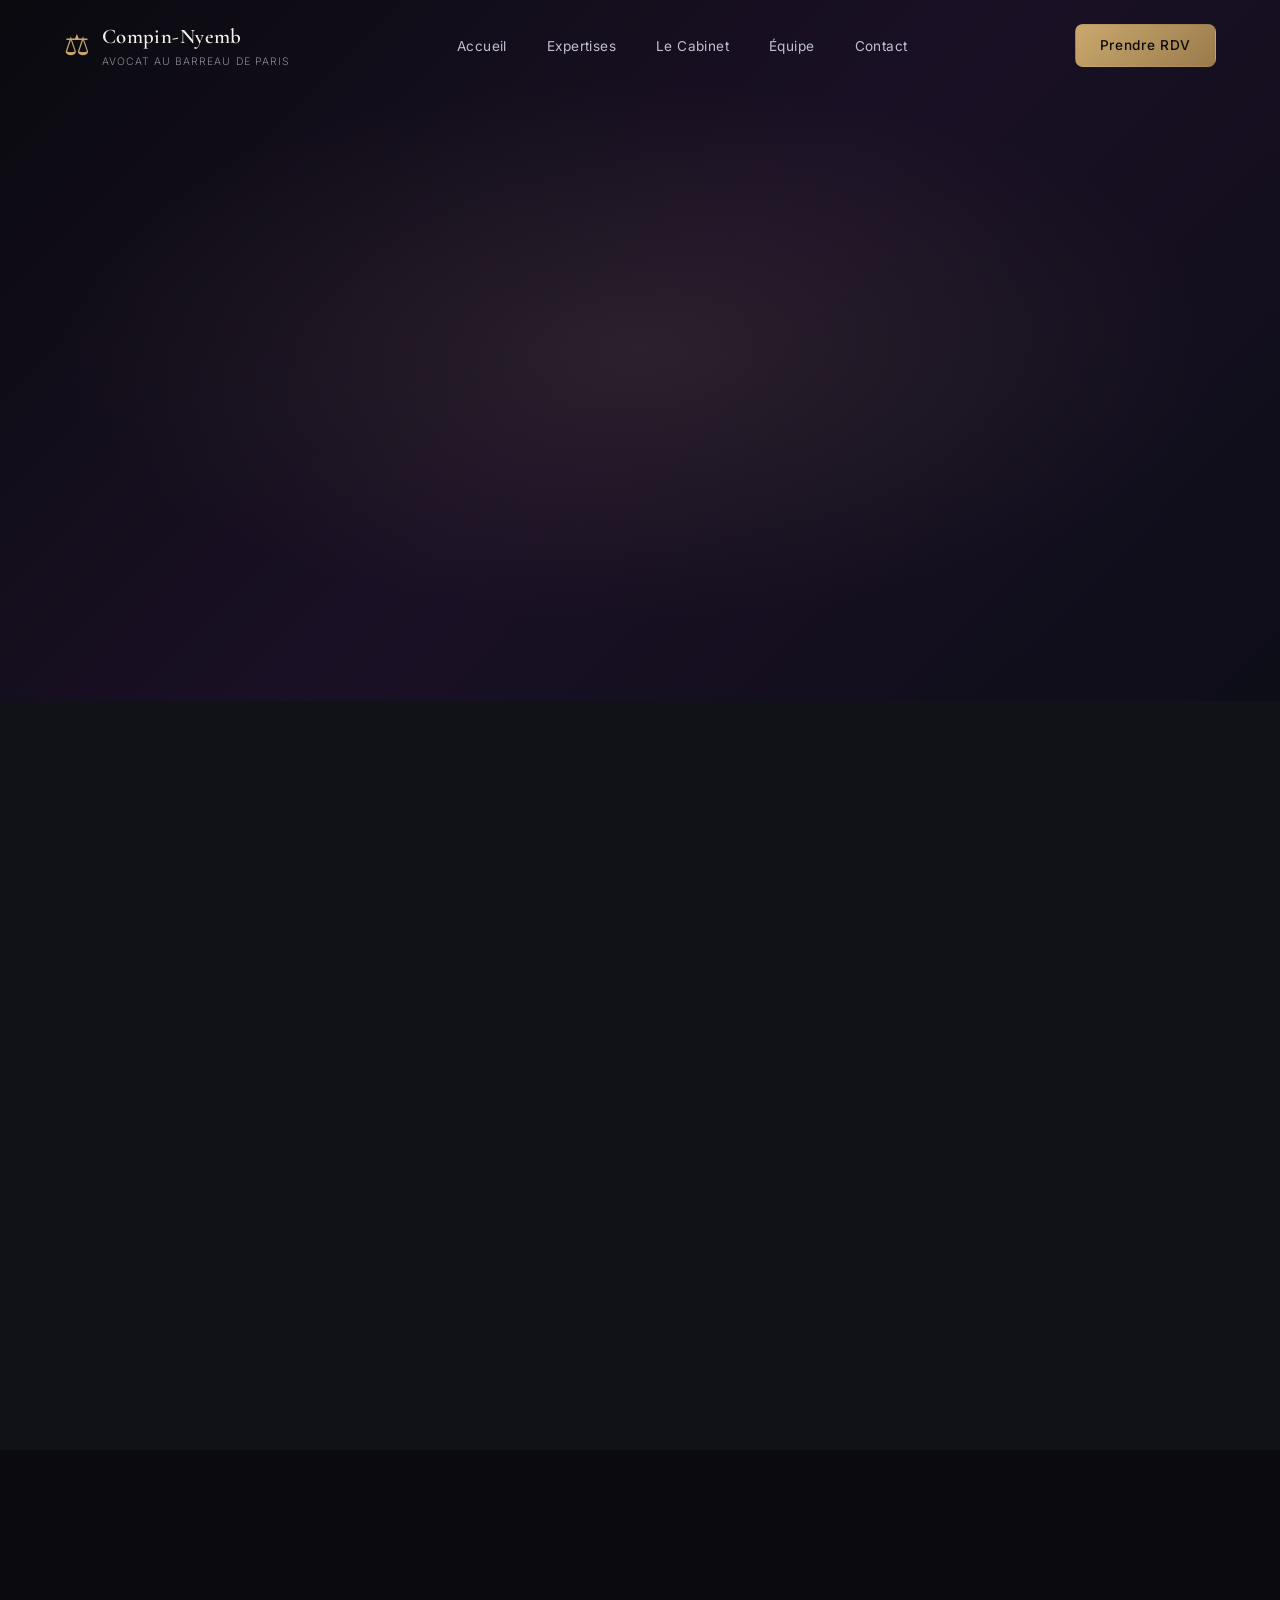
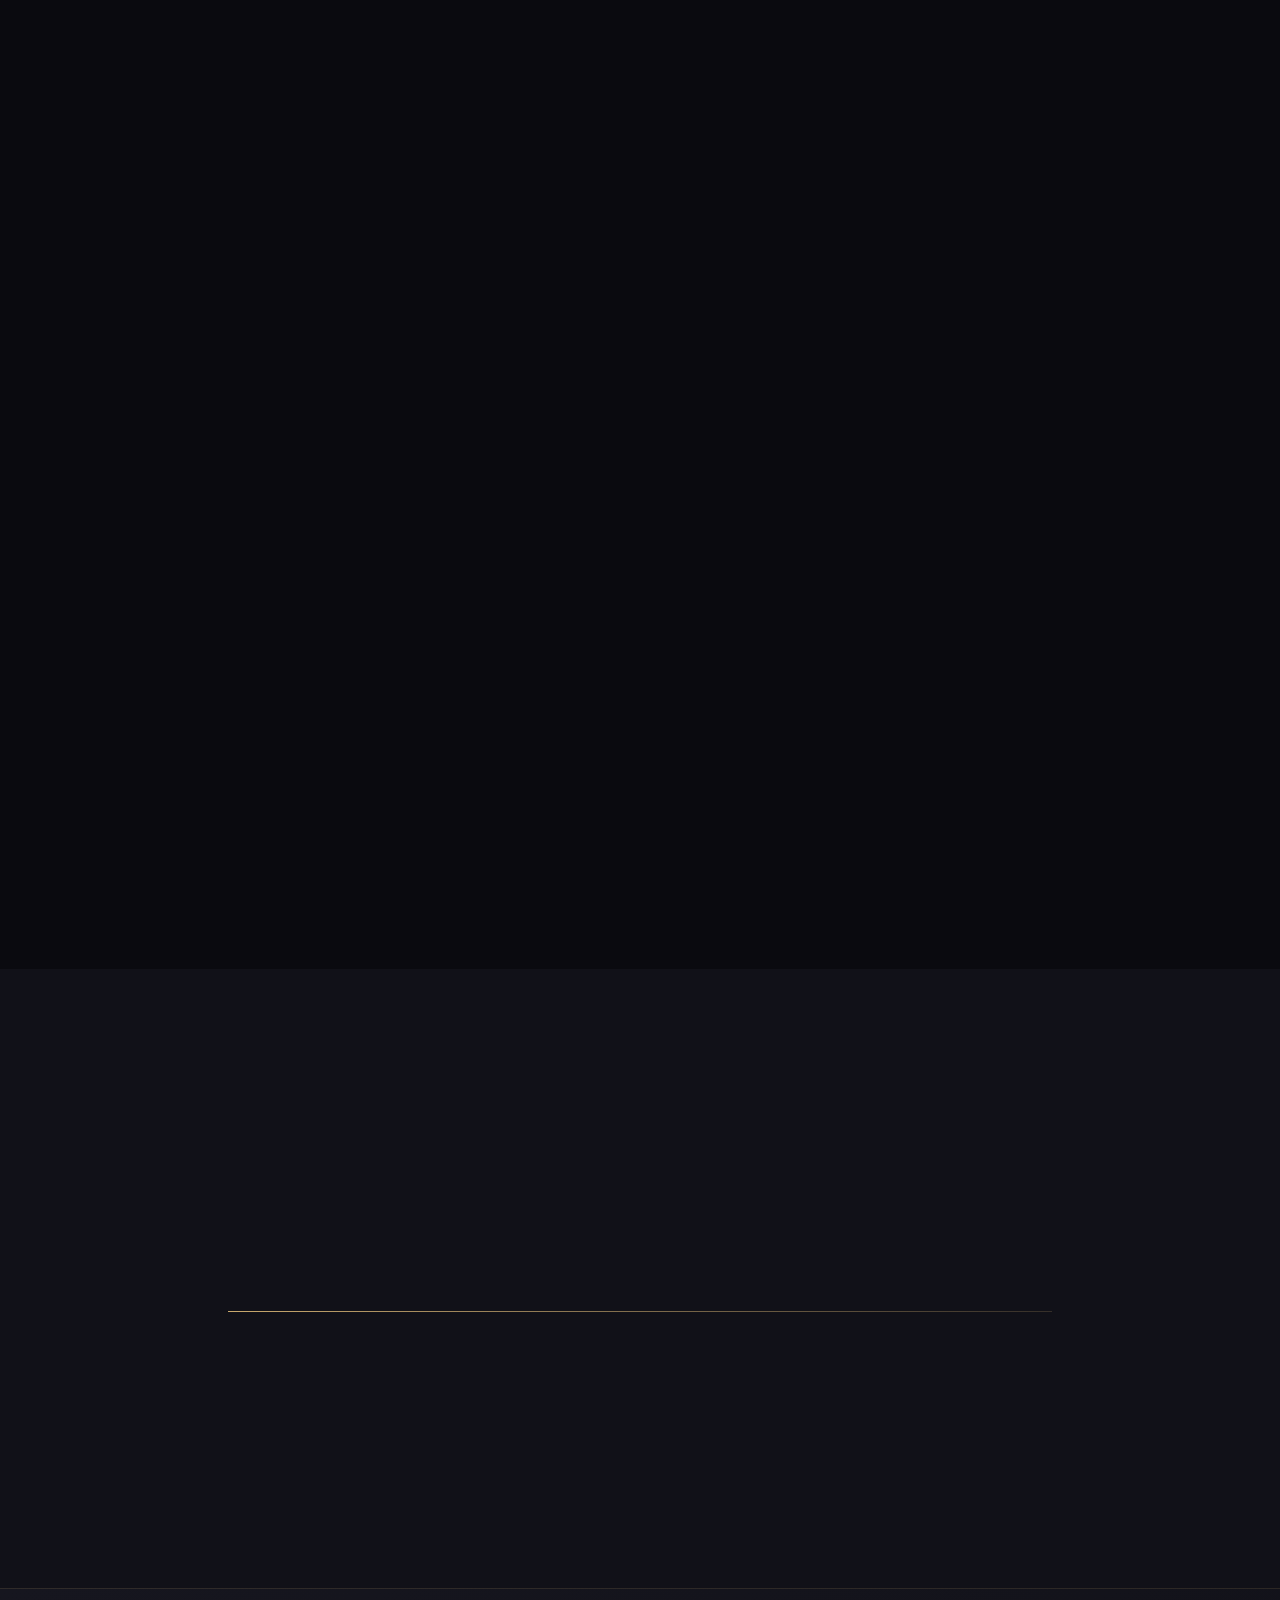
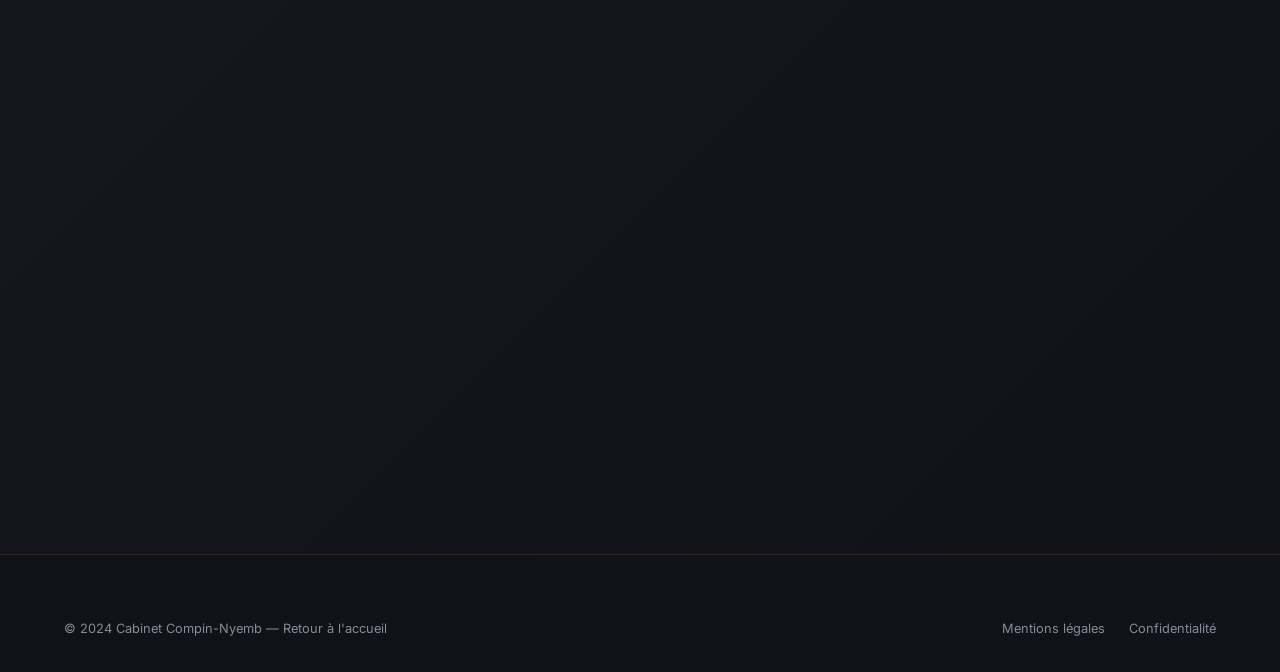
==== commit 24c5e1d4: "Fix links and improve HTML structure in droit-affaires.html" ====
--- a/droit-affaires.html
+++ b/droit-affaires.html
@@ -8,13 +8,12 @@
   <link rel="preconnect" href="https://fonts.googleapis.com" />
   <link rel="preconnect" href="https://fonts.gstatic.com" crossorigin />
   <link href="https://fonts.googleapis.com/css2?family=Cormorant+Garamond:ital,wght@0,300;0,400;0,500;0,600;0,700;1,300;1,400;1,600&family=Inter:wght@300;400;500;600&display=swap" rel="stylesheet" />
-  <link rel="stylesheet" href="../style.css" />
-  <link rel="stylesheet" href="../service.css" />
-</head>
+  <link rel="stylesheet" href="style.css" />
+  </head>
 <body>
   <header id="navbar">
     <nav class="nav-container">
-      <a href="../index.html" class="logo">
+      <a href="index.html" class="logo">
         <span class="logo-icon">⚖</span>
         <div class="logo-text">
           <span class="logo-name">Compin-Nyemb</span>
@@ -22,13 +21,13 @@
         </div>
       </a>
       <ul class="nav-links" id="nav-links">
-        <li><a href="../index.html" class="nav-link">Accueil</a></li>
-        <li><a href="../index.html#expertises" class="nav-link">Expertises</a></li>
-        <li><a href="../index.html#cabinet" class="nav-link">Le Cabinet</a></li>
-        <li><a href="../index.html#equipe" class="nav-link">Équipe</a></li>
-        <li><a href="../index.html#contact" class="nav-link">Contact</a></li>
+        <li><a href="index.html" class="nav-link">Accueil</a></li>
+        <li><a href="index.html#expertises" class="nav-link">Expertises</a></li>
+        <li><a href="index.html#cabinet" class="nav-link">Le Cabinet</a></li>
+        <li><a href="index.html#equipe" class="nav-link">Équipe</a></li>
+        <li><a href="index.html#contact" class="nav-link">Contact</a></li>
       </ul>
-      <a href="../index.html#contact" class="btn btn-primary nav-cta">Prendre RDV</a>
+      <a href="index.html#contact" class="btn btn-primary nav-cta">Prendre RDV</a>
       <button class="burger" id="burger" aria-label="Menu"><span></span><span></span><span></span></button>
     </nav>
   </header>
@@ -37,8 +36,8 @@
     <div class="service-hero-bg"></div>
     <div class="container service-hero-content">
       <div class="breadcrumb reveal">
-        <a href="../index.html">Accueil</a><span>›</span>
-        <a href="../index.html#expertises">Expertises</a><span>›</span>
+        <a href="index.html">Accueil</a><span>›</span>
+        <a href="index.html#expertises">Expertises</a><span>›</span>
         <span class="active">Droit des Affaires</span>
       </div>
       <div class="service-hero-icon reveal">
@@ -47,7 +46,7 @@
       <h1 class="service-hero-title reveal">Droit des <em>Affaires</em></h1>
       <p class="service-hero-desc reveal">Un partenaire juridique de confiance pour les entrepreneurs et les entreprises. Création de société, contrats commerciaux, litiges entre associés — nous sécurisons votre activité à chaque étape.</p>
       <div class="service-hero-actions reveal">
-        <a href="../index.html#contact" class="btn btn-primary btn-lg">Consulter un avocat</a>
+        <a href="index.html#contact" class="btn btn-primary btn-lg">Consulter un avocat</a>
         <a href="#prestations" class="btn btn-ghost btn-lg">Nos prestations</a>
       </div>
     </div>
@@ -69,12 +68,12 @@
         <div class="aside-card urgent">
           <h3>Litige entre associés ?</h3>
           <p>Un conflit interne peut paralyser votre entreprise. Nous intervenons rapidement pour protéger vos parts et vos intérêts.</p>
-          <a href="../index.html#contact" class="btn btn-primary">Agir maintenant</a>
+          <a href="index.html#contact" class="btn btn-primary">Agir maintenant</a>
         </div>
         <div class="aside-card">
           <h3>Créer votre société ?</h3>
           <p>Nous vous conseillons sur la forme juridique adaptée et rédigeons vos statuts pour sécuriser votre projet dès le départ.</p>
-          <a href="../index.html#contact" class="btn btn-ghost">Prendre RDV →</a>
+          <a href="index.html#contact" class="btn btn-ghost">Prendre RDV →</a>
         </div>
       </div>
     </div>
@@ -149,8 +148,8 @@
         <h2>Votre entreprise mérite<br /><em>un conseil à la hauteur.</em></h2>
         <p>Un accompagnement juridique proactif est le meilleur investissement pour la pérennité de votre entreprise. Parlons-en.</p>
         <div class="cta-actions">
-          <a href="../index.html#contact" class="btn btn-primary btn-lg">Prendre rendez-vous</a>
-          <a href="../index.html#expertises" class="btn btn-ghost btn-lg">Autres expertises</a>
+          <a href="index.html#contact" class="btn btn-primary btn-lg">Prendre rendez-vous</a>
+          <a href="index.html#expertises" class="btn btn-ghost btn-lg">Autres expertises</a>
         </div>
       </div>
     </div>
@@ -159,12 +158,13 @@
   <footer class="footer">
     <div class="container">
       <div class="footer-bottom" style="border-top:none;padding-top:0;">
-        <p>© 2024 Cabinet Compin-Nyemb — <a href="../index.html">Retour à l'accueil</a></p>
+        <p>© 2024 Cabinet Compin-Nyemb — <a href="index.html">Retour à l'accueil</a></p>
         <div class="footer-legal"><a href="#">Mentions légales</a><a href="#">Confidentialité</a></div>
       </div>
     </div>
   </footer>
   <a href="#" class="back-to-top" id="backToTop">↑</a>
-  <script src="../main.js"></script>
+  <script src="main.js"></script>
 </body>
 </html>
+
--- a/style.css
+++ b/style.css
@@ -324,3 +324,313 @@
   .hero-actions { flex-direction: column; align-items: center; }
   .testimonial-card { padding: 28px 20px; }
 }
+/* ===== SERVICE PAGES CSS ===== */
+
+/* --- Hero Service --- */
+.service-hero {
+  min-height: 70vh;
+  display: flex;
+  align-items: center;
+  position: relative;
+  overflow: hidden;
+  padding-top: 80px;
+}
+.service-hero-bg {
+  position: absolute;
+  inset: 0;
+  background: linear-gradient(135deg, #0A0A0F 0%, #1a1025 50%, #0d0d18 100%);
+  z-index: 0;
+}
+.service-hero-bg::before {
+  content: '';
+  position: absolute;
+  inset: 0;
+  background: radial-gradient(ellipse 70% 60% at 50% 50%, rgba(201,169,110,0.1) 0%, transparent 65%);
+}
+.service-hero-content {
+  position: relative;
+  z-index: 1;
+  padding: 80px 24px 80px;
+  text-align: center;
+  max-width: 800px;
+  margin: 0 auto;
+}
+.breadcrumb {
+  display: flex;
+  align-items: center;
+  justify-content: center;
+  gap: 10px;
+  margin-bottom: 40px;
+  font-size: 0.78rem;
+  color: var(--grey);
+  flex-wrap: wrap;
+}
+.breadcrumb a { color: var(--grey); transition: var(--transition); }
+.breadcrumb a:hover { color: var(--gold); }
+.breadcrumb span { color: var(--grey); }
+.breadcrumb .active { color: var(--gold-light); }
+.service-hero-icon {
+  width: 72px;
+  height: 72px;
+  background: rgba(201,169,110,0.12);
+  border: 1px solid rgba(201,169,110,0.3);
+  border-radius: 16px;
+  display: flex;
+  align-items: center;
+  justify-content: center;
+  margin: 0 auto 32px;
+}
+.service-hero-icon svg { width: 36px; height: 36px; color: var(--gold); }
+.service-hero-title {
+  font-family: var(--font-title);
+  font-size: clamp(2.5rem, 6vw, 4.5rem);
+  font-weight: 300;
+  color: var(--white);
+  line-height: 1.1;
+  margin-bottom: 24px;
+}
+.service-hero-title em { font-style: italic; color: var(--gold); }
+.service-hero-desc {
+  font-size: 1.05rem;
+  color: var(--grey-light);
+  line-height: 1.8;
+  max-width: 640px;
+  margin: 0 auto 40px;
+}
+.service-hero-actions {
+  display: flex;
+  gap: 16px;
+  justify-content: center;
+  flex-wrap: wrap;
+}
+
+/* --- Intro Section --- */
+.service-intro { background: var(--bg2); }
+.service-intro-grid {
+  display: grid;
+  grid-template-columns: 1fr 380px;
+  gap: 64px;
+  align-items: start;
+}
+.service-highlights {
+  display: grid;
+  grid-template-columns: 1fr 1fr;
+  gap: 24px;
+  margin: 36px 0 40px;
+}
+.highlight-item {
+  background: var(--bg3);
+  border: 1px solid var(--border);
+  border-radius: 10px;
+  padding: 20px;
+}
+.highlight-num {
+  display: block;
+  font-family: var(--font-title);
+  font-size: 2.2rem;
+  font-weight: 600;
+  color: var(--gold);
+  line-height: 1;
+  margin-bottom: 6px;
+}
+.highlight-label {
+  font-size: 0.78rem;
+  color: var(--grey);
+  line-height: 1.4;
+}
+.service-intro-aside {
+  display: flex;
+  flex-direction: column;
+  gap: 20px;
+  position: sticky;
+  top: 100px;
+}
+.aside-card {
+  background: var(--bg3);
+  border: 1px solid var(--border);
+  border-radius: 12px;
+  padding: 28px;
+}
+.aside-card.urgent {
+  border-color: rgba(201,169,110,0.4);
+  background: linear-gradient(135deg, rgba(201,169,110,0.07), var(--bg3));
+}
+.aside-card h3 {
+  font-family: var(--font-title);
+  font-size: 1.2rem;
+  font-weight: 500;
+  color: var(--white);
+  margin-bottom: 12px;
+}
+.aside-card p {
+  font-size: 0.85rem;
+  color: var(--grey-light);
+  line-height: 1.7;
+  margin-bottom: 20px;
+}
+.aside-card .btn { width: 100%; justify-content: center; }
+
+/* --- Prestations --- */
+.service-prestations { background: var(--bg); }
+.prestations-grid {
+  display: grid;
+  grid-template-columns: repeat(3, 1fr);
+  gap: 24px;
+}
+.prestation-card {
+  background: var(--bg3);
+  border: 1px solid var(--border);
+  border-radius: 12px;
+  padding: 32px 28px;
+  transition: var(--transition);
+  position: relative;
+}
+.prestation-card:hover {
+  border-color: rgba(201,169,110,0.35);
+  transform: translateY(-4px);
+  box-shadow: 0 16px 40px rgba(0,0,0,0.4);
+}
+.prestation-num {
+  font-family: var(--font-title);
+  font-size: 3rem;
+  font-weight: 700;
+  color: rgba(201,169,110,0.15);
+  line-height: 1;
+  margin-bottom: 16px;
+}
+.prestation-card h3 {
+  font-family: var(--font-title);
+  font-size: 1.25rem;
+  font-weight: 500;
+  color: var(--white);
+  margin-bottom: 12px;
+  line-height: 1.3;
+}
+.prestation-card > p {
+  font-size: 0.88rem;
+  color: var(--grey-light);
+  line-height: 1.7;
+  margin-bottom: 20px;
+}
+.prestation-card ul {
+  display: flex;
+  flex-direction: column;
+  gap: 8px;
+}
+.prestation-card ul li {
+  font-size: 0.82rem;
+  color: var(--grey);
+  padding-left: 16px;
+  position: relative;
+  line-height: 1.4;
+}
+.prestation-card ul li::before {
+  content: '—';
+  position: absolute;
+  left: 0;
+  color: var(--gold);
+  font-size: 0.7rem;
+}
+
+/* --- Process --- */
+.service-process { background: var(--bg2); }
+.process-steps {
+  display: grid;
+  grid-template-columns: repeat(4, 1fr);
+  gap: 24px;
+  position: relative;
+}
+.process-steps::before {
+  content: '';
+  position: absolute;
+  top: 28px;
+  left: calc(12.5% + 20px);
+  right: calc(12.5% + 20px);
+  height: 1px;
+  background: linear-gradient(90deg, var(--gold), rgba(201,169,110,0.2));
+}
+.process-step { text-align: center; position: relative; }
+.step-number {
+  width: 56px;
+  height: 56px;
+  background: linear-gradient(135deg, var(--gold), var(--gold-dark));
+  color: #0A0A0F;
+  border-radius: 50%;
+  display: flex;
+  align-items: center;
+  justify-content: center;
+  font-family: var(--font-title);
+  font-size: 1.3rem;
+  font-weight: 700;
+  margin: 0 auto 20px;
+  position: relative;
+  z-index: 1;
+  box-shadow: 0 4px 20px rgba(201,169,110,0.3);
+}
+.step-content h3 {
+  font-family: var(--font-title);
+  font-size: 1.1rem;
+  font-weight: 500;
+  color: var(--white);
+  margin-bottom: 10px;
+}
+.step-content p {
+  font-size: 0.83rem;
+  color: var(--grey-light);
+  line-height: 1.7;
+}
+
+/* --- CTA Section --- */
+.service-cta {
+  background: linear-gradient(135deg, var(--bg3), var(--bg2));
+  border-top: 1px solid var(--border);
+}
+.cta-block {
+  text-align: center;
+  max-width: 700px;
+  margin: 0 auto;
+}
+.cta-block h2 {
+  font-family: var(--font-title);
+  font-size: clamp(2rem, 4vw, 3rem);
+  font-weight: 300;
+  color: var(--white);
+  line-height: 1.2;
+  margin-bottom: 20px;
+}
+.cta-block h2 em { font-style: italic; color: var(--gold); }
+.cta-block p {
+  font-size: 1rem;
+  color: var(--grey-light);
+  line-height: 1.8;
+  margin-bottom: 40px;
+}
+.cta-actions {
+  display: flex;
+  gap: 16px;
+  justify-content: center;
+  flex-wrap: wrap;
+}
+
+/* ===== RESPONSIVE ===== */
+@media (max-width: 1024px) {
+  .service-intro-grid { grid-template-columns: 1fr; gap: 40px; }
+  .service-intro-aside { position: static; flex-direction: row; }
+  .aside-card { flex: 1; }
+  .prestations-grid { grid-template-columns: repeat(2, 1fr); }
+  .process-steps { grid-template-columns: repeat(2, 1fr); }
+  .process-steps::before { display: none; }
+}
+@media (max-width: 768px) {
+  .service-hero { min-height: auto; }
+  .service-hero-content { padding: 60px 24px; }
+  .service-intro-aside { flex-direction: column; }
+  .prestations-grid { grid-template-columns: 1fr; }
+  .process-steps { grid-template-columns: 1fr; }
+  .service-highlights { grid-template-columns: 1fr 1fr; }
+}
+@media (max-width: 480px) {
+  .service-highlights { grid-template-columns: 1fr; }
+  .service-hero-actions { flex-direction: column; align-items: center; }
+  .cta-actions { flex-direction: column; align-items: center; }
+}
